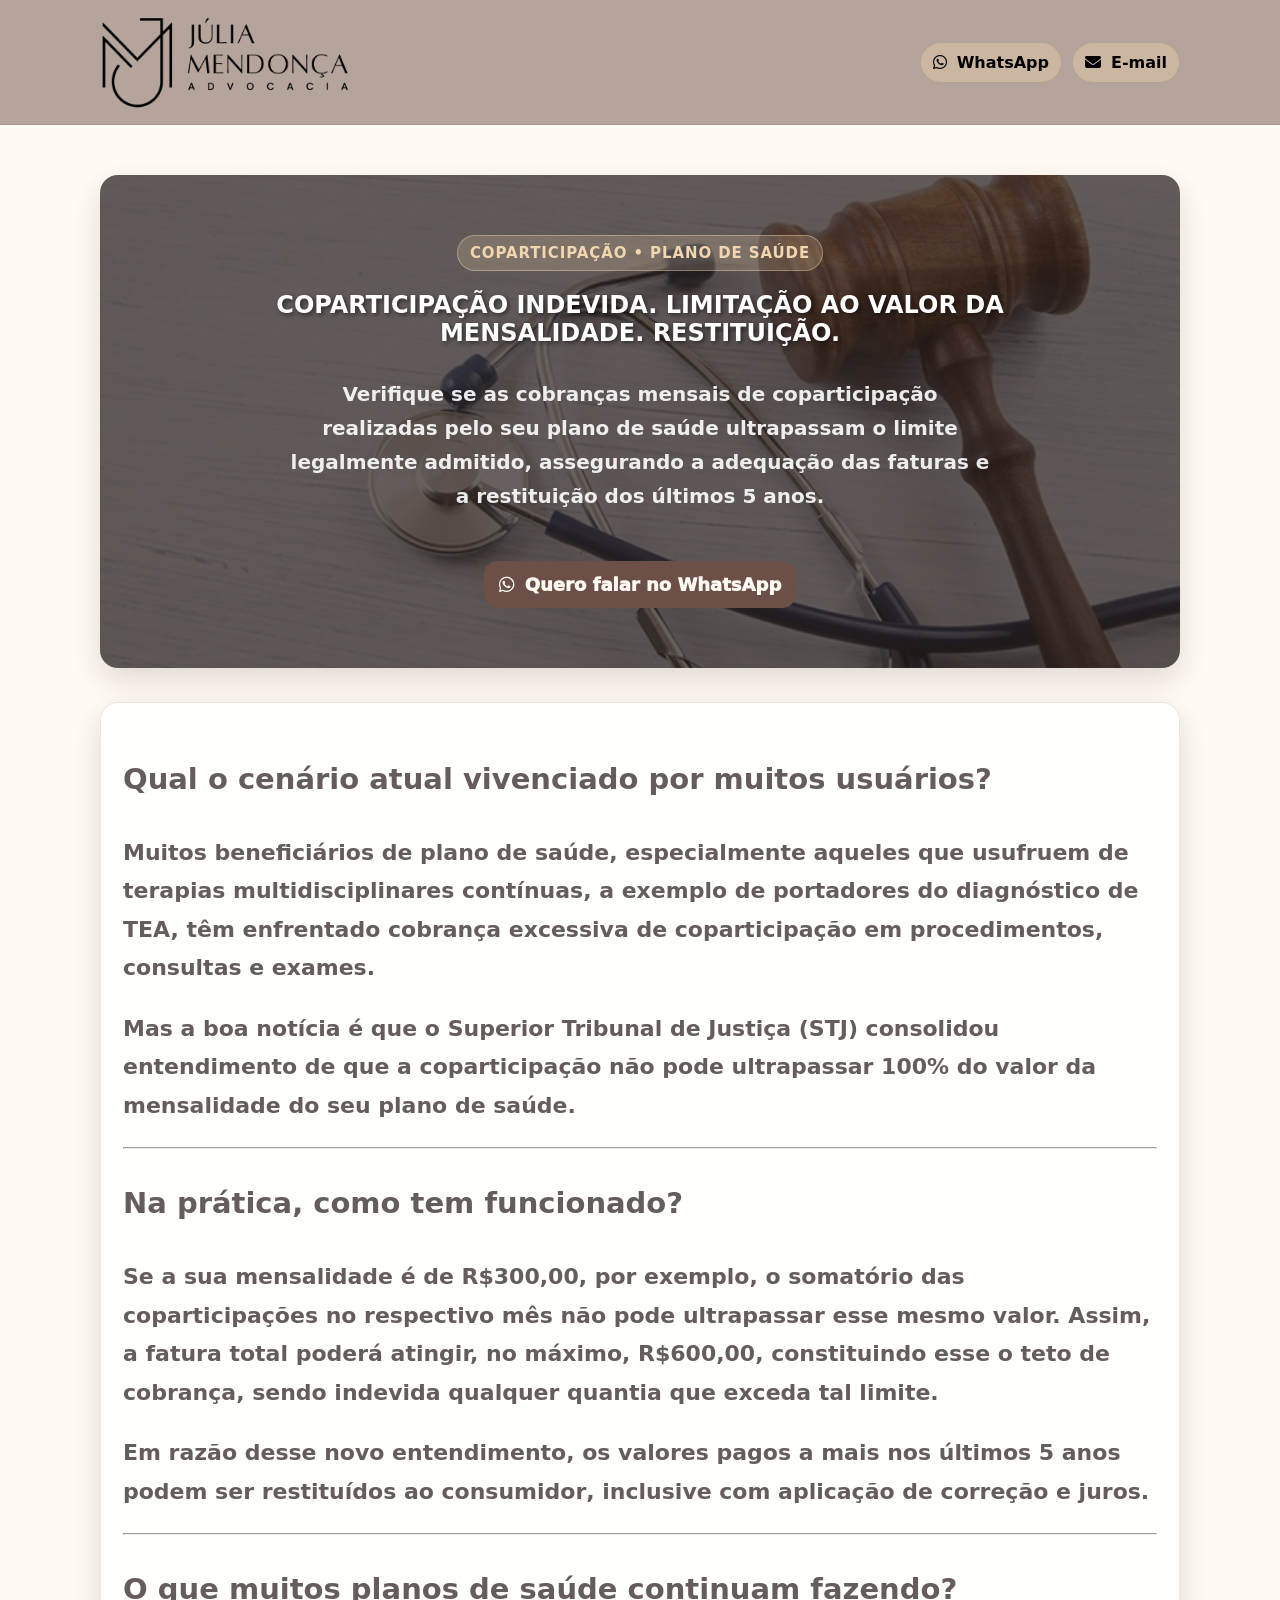
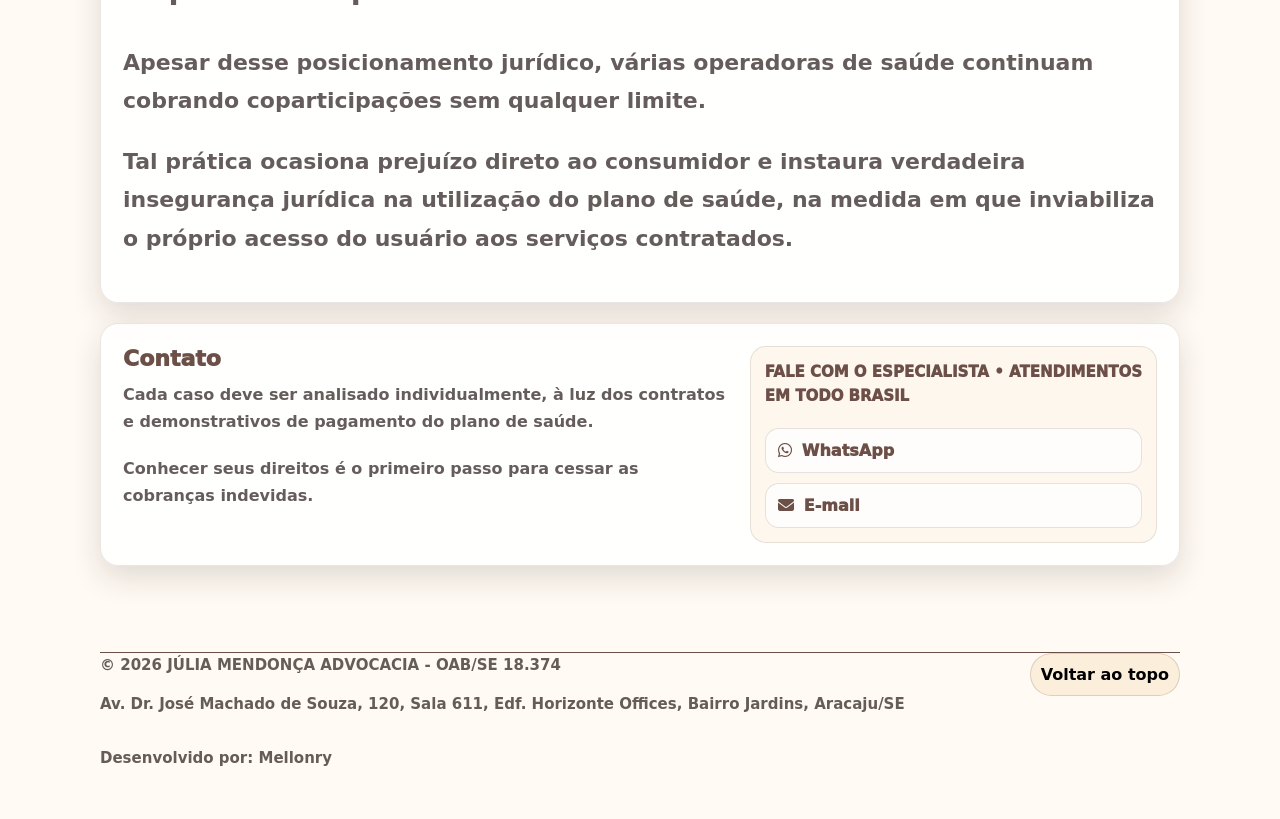
==== index.html @ cc981d63 "Add files via upload" ====
<!doctype html>
<html lang="pt-BR">

<head>
    <!-- SEO básico -->
    <meta charset="utf-8" />
    <meta name="viewport" content="width=device-width, initial-scale=1" />

    <title>Dedução das contribuições extraordinárias da PETROS no IRPF | Restituição (últimos 5 anos)</title>
    <meta name="description"
        content="Entenda quando as contribuições extraordinárias da PETROS podem ser deduzidas no IRPF (limite legal) e como buscar restituição dos últimos 5 anos. Atendimento em todo o Brasil." />

    <meta name="robots" content="index, follow" />
    <link rel="canonical" href="https://www.juliamendonca.adv.br/" />

    <!-- Favicons -->
    <link rel="icon" href="/img/icon.png" />
    <link rel="apple-touch-icon" href="/img/icon.png" />
    <meta name="theme-color" content="#6c4f47" />

    <!-- Open Graph / WhatsApp / Facebook -->
    <meta property="og:type" content="website" />
    <meta property="og:locale" content="pt_BR" />
    <meta property="og:title" content="PETROS: dedução de contribuições extraordinárias no IRPF" />
    <meta property="og:description"
        content="Veja se os descontos da PETROS podem ser deduzidos no IRPF e como buscar restituição dos últimos 5 anos. Atendimento em todo o Brasil." />
    <meta property="og:url" content="https://www.juliamendonca.adv.br/" />
    <meta property="og:image" content="https://www.juliamendonca.adv.br/img/logo-preta.png" />

    <!-- Twitter -->
    <meta name="twitter:card" content="summary_large_image" />
    <meta name="twitter:title" content="PETROS: dedução de contribuições extraordinárias no IRPF" />
    <meta name="twitter:description"
        content="Entenda limite de dedução, documentos e restituição dos últimos 5 anos. Atendimento em todo o Brasil." />
    <meta name="twitter:image" content="https://www.juliamendonca.adv.br/img/logo-preta.png" />

    <!-- Schema.org (SEO local / entidade) -->
    <script type="application/ld+json">
{
  "@context": "https://schema.org",
  "@type": "LegalService",
  "name": "Júlia Mendonça Advocacia",
  "url": "https://www.juliamendonca.adv.br/",
  "image": "https://www.juliamendonca.adv.br/img/logo-preta.png",
  "telephone": "+55 79 98115-1149",
  "email": "juliabmendonca.adv@gmail.com",
  "address": {
    "@type": "PostalAddress",
    "streetAddress": "Av. Dr. José Machado de Souza, 120, Sala 611, Edf. Horizonte Offices",
    "addressLocality": "Aracaju",
    "addressRegion": "SE",
    "addressCountry": "BR",
    "postalCode": "49000-000"
  },
  "areaServed": "BR",
  "knowsAbout": [
    "PETROS",
    "Previdência complementar",
    "Contribuições extraordinárias",
    "Imposto de Renda Pessoa Física",
    "Restituição",
    "Tema 1224"
  ]
}
</script>


    <link rel="shortcut icon" href="img/icon.png" type="image/x-icon">
    <link rel="stylesheet" href="css/style.css">
    <link rel="stylesheet" href="https://cdnjs.cloudflare.com/ajax/libs/font-awesome/6.5.1/css/all.min.css"
        integrity="sha512-DTOQO9RWCH3ppGqcWaEA1BIZOC6xxalwEsw9c2QQeAIftl+Vegovlnee1c9QX4TctnWMn13TZye+giMm8e2LwA=="
        crossorigin="anonymous" referrerpolicy="no-referrer" />


    <style>
        .hero-banner {
            position: relative;
            background: linear-gradient(rgba(42, 31, 28, 0.7), rgba(42, 31, 28, 0.7)), url('img/banner.jpeg');
            background-size: cover;
            background-position: center;
            border-radius: var(--radius);
            padding: 60px 40px;
            color: #ffffff;
            margin-bottom: 20px;
            text-align: center;
            display: flex;
            flex-direction: column;
            align-items: center;
            box-shadow: var(--shadow);
        }

        .hero-banner .kicker {
            background: rgba(242, 214, 176, 0.2);
            border-color: rgba(242, 214, 176, 0.4);
            color: var(--sand);
            margin-bottom: 20px;
        }

        .hero-banner h1 {
            color: #ffffff !important;
            max-width: 800px;
            margin: 0 auto 20px;
            text-shadow: 2px 2px 4px rgba(0, 0, 0, 0.5);
        }

        .hero-banner p {
            color: rgba(255, 255, 255, 0.9) !important;
            max-width: 700px;
            margin-bottom: 30px;
        }

        @media (max-width: 600px) {
            .hero-banner {
                padding: 40px 20px;
            }

            .hero-banner h1 {
                font-size: 28px !important;
            }
        }
    </style>
</head>

<body>
    <header class="topbar">
        <div class="wrap">
            <div class="topbar-inner">
                <a class="brand" href="#topo" aria-label="Voltar ao topo">
                    <img src="img/logo preta.png" alt="Logo" class="logo">
                    <!-- <img src="img/Logo sem fundo.png" alt="Logo" class="logo"> -->
                </a>

                <nav class="actions" aria-label="Atalhos de contato">
                    <a class="chip"
                        href="https://wa.me/5579981151149?text=Ol%C3%A1%2C%20gostaria%20de%20verificar%20se%20est%C3%A3o%20sendo%20descontadas%20as%20contribui%C3%A7%C3%B5es%20extraordin%C3%A1rias%20da%20PETROS%20do%20meu%20benef%C3%ADcio%20e%20se%20seria%20vi%C3%A1vel%20a%20dedu%C3%A7%C3%A3o%20do%20IRPF%20no%20meu%20caso"
                        target="_blank" rel="noopener">
                        <i class="fa-brands fa-whatsapp"></i> WhatsApp
                    </a>

                    <a class="chip"
                        href="mailto:juliabmendonca.adv@gmail.com?subject=PETROS%20-%20Dedu%C3%A7%C3%A3o%20no%20IRPF&body=Ol%C3%A1%2C%20gostaria%20de%20verificar%20se%20est%C3%A3o%20sendo%20descontadas%20as%20contribui%C3%A7%C3%B5es%20extraordin%C3%A1rias%20da%20PETROS%20do%20meu%20benef%C3%ADcio%20e%20se%20seria%20vi%C3%A1vel%20a%20dedu%C3%A7%C3%A3o%20do%20IRPF%20no%20meu%20caso">
                        <i class="fa-solid fa-envelope"></i> E-mail
                    </a>
                </nav>
            </div>
        </div>
    </header>

    <main id="topo" class="wrap">
        <section class="hero">
            <div class="hero-banner">
                <div class="kicker">COPARTICIPAÇÃO • PLANO DE SAÚDE</div>
                <h1 style="text-transform: uppercase;">COPARTICIPAÇÃO INDEVIDA. LIMITAÇÃO AO VALOR DA MENSALIDADE.
                    RESTITUIÇÃO.</h1>

                <p>
                    Verifique se as cobranças mensais de coparticipação realizadas pelo seu plano de saúde ultrapassam o
                    limite legalmente admitido, assegurando a adequação das faturas e a restituição dos últimos 5 anos.
                </p>

                <div class="cta-row">
                    <a class="btn btn-primary" href="https://wa.me/5579981151149?text=Ol%C3%A1" target="_blank"
                        rel="noopener">
                        <i class="fa-brands fa-whatsapp"></i> Quero falar no WhatsApp
                    </a>
                </div>
            </div>
        </section>

        <!-- TESE 100% LITERAL (como você enviou) -->
        <section id="tese-completa" class="card section-card" aria-label="Tese completa">

            <p class="title"><strong>Qual o cenário atual vivenciado por muitos usuários?</strong></p>

            <p>
                Muitos beneficiários de plano de saúde, especialmente aqueles que usufruem de terapias
                multidisciplinares contínuas, a exemplo de portadores do diagnóstico de TEA, têm enfrentado cobrança
                excessiva de coparticipação em procedimentos, consultas e exames.
            </p>

            <p>Mas a boa notícia é que o Superior Tribunal de Justiça (STJ) consolidou entendimento de que a
                coparticipação não pode ultrapassar 100% do valor da mensalidade do seu plano de saúde.</p>
            <hr>
            <p class="title"><strong>Na prática, como tem funcionado?</strong></p>
            <p>
                Se a sua mensalidade é de R$300,00, por exemplo, o somatório das coparticipações no respectivo mês não
                pode ultrapassar esse mesmo valor. Assim, a fatura total poderá atingir, no máximo, R$600,00,
                constituindo esse o teto de cobrança, sendo indevida qualquer quantia que exceda tal limite.
            </p>
            <p>
                Em razão desse novo entendimento, os <strong> valores pagos a mais nos últimos 5 anos podem ser
                    restituídos ao consumidor</strong>, inclusive com aplicação de correção e juros.
            </p>
            <hr>
            <p class="title"><strong>O que muitos planos de saúde continuam fazendo?</strong></p>
            <p>
                Apesar desse posicionamento jurídico, várias operadoras de saúde continuam cobrando coparticipações sem
                qualquer limite.
            </p>
            <p>
                Tal prática ocasiona prejuízo direto ao consumidor e instaura verdadeira insegurança jurídica na
                utilização do plano de saúde, na medida em que inviabiliza o próprio acesso do usuário aos serviços
                contratados.
            </p>
        </section>

        <section id="contato" aria-label="Contato">
            <div class="card">
                <div class="contact-inner">
                    <div>
                        <h3>Contato</h3>
                        <p>Cada caso deve ser analisado individualmente, à luz dos contratos e demonstrativos de
                            pagamento do plano de saúde.</p> <br>
                        <p>Conhecer seus direitos é o primeiro passo para cessar as cobranças indevidas.</p>
                    </div>

                    <div class="contact-box" aria-label="Links de contato">
                        <h3 class="small" style="text-transform: uppercase; font-size: 15px;">Fale com o especialista •
                            ATENDIMENTOS EM TODO BRASIL</h3>
                        <a class="contact-link"
                            href="https://wa.me/5579981151149?text=Ol%C3%A1%2C%20gostaria%20de%20verificar%20se%20est%C3%A3o%20sendo%20descontadas%20as%20contribui%C3%A7%C3%B5es%20extraordin%C3%A1rias%20da%20PETROS%20do%20meu%20benef%C3%ADcio%20e%20se%20seria%20vi%C3%A1vel%20a%20dedu%C3%A7%C3%A3o%20do%20IRPF%20no%20meu%20caso"
                            target="_blank" rel="noopener">
                            <i class="fa-brands fa-whatsapp"></i> WhatsApp
                        </a>

                        <a class="contact-link"
                            href="mailto:juliabmendonca.adv@gmail.com?subject=PETROS%20-%20Dedu%C3%A7%C3%A3o%20no%20IRPF&body=Ol%C3%A1%2C%20gostaria%20de%20verificar%20se%20est%C3%A3o%20sendo%20descontadas%20as%20contribui%C3%A7%C3%B5es%20extraordin%C3%A1rias%20da%20PETROS%20do%20meu%20benef%C3%ADcio%20e%20se%20seria%20vi%C3%A1vel%20a%20dedu%C3%A7%C3%A3o%20do%20IRPF%20no%20meu%20caso">
                            <i class="fa-solid fa-envelope"></i> E-mail
                        </a>
                    </div>
                </div>
            </div>
        </section>

        <section></section>

        <footer>
            <div class="foot">
                <div>© <span id="year"></span> JÚLIA MENDONÇA ADVOCACIA - OAB/SE 18.374
                    <p>Av. Dr. José Machado de Souza, 120, Sala 611, Edf. Horizonte Offices, Bairro Jardins, Aracaju/SE
                    </p>
                </div>
                <div><a href="#topo" class="chip" style="padding:8px 10px">Voltar ao topo</a></div>
            </div>
            <p style="position: end;">Desenvolvido por: Mellonry</p>
        </footer>
    </main>

    <script>
        document.getElementById("year").textContent = new Date().getFullYear();
    </script>
</body>

</html>
---- css/style.css ----
:root {
    --coffee: #6c4f47;
    --sand: #f2d6b0;
    --ink: #2a1f1c;
    --paper: #fffaf3;
    --muted: rgba(42, 31, 28, .72);
    --ring: rgba(108, 79, 71, .25);
    --shadow: 0 12px 30px rgba(42, 31, 28, .14);
    --radius: 18px;
    --max: 1120px;
}

* {
    box-sizing: border-box
}

html {
    scroll-behavior: smooth;
}

html,
body {
    height: 100%
}

body {
    margin: 0;
    font-family: ui-sans-serif, system-ui, -apple-system, Segoe UI, Roboto, Helvetica, Arial, "Apple Color Emoji", "Segoe UI Emoji";
    color: var(--ink);
    /* background: linear-gradient(180deg, #6c4f47 0%, #a67c6d 15%, #f2d6b0 50%, #fffaf3 100%); */
    background: #fffaf3;
    background-attachment: fixed;
    min-height: 100vh;
}

a {
    color: inherit;
    text-decoration: none
}

.wrap {
    max-width: var(--max);
    margin: 0 auto;
    padding: 0 20px
}

/* Header */
.topbar {
    position: fixed;
    top: 0;
    left: 0;
    width: 100%;
    z-index: 1000;
    /* background: rgba(255, 250, 243, 0.5); */
    background: rgba(108, 79, 71, 0.5);
    backdrop-filter: blur(10px);
    border-bottom: 1px solid rgba(108, 79, 71, .14);
}

.topbar-inner {
    display: flex;
    flex-direction: row;
    align-items: center;
    justify-content: space-between;
    padding: 14px 0;
}

.brand {
    display: flex;
    align-items: center;
    gap: 12px;
    min-width: 220px;
}

.mark {
    width: 42px;
    height: 42px;
    border-radius: 14px;
    background: linear-gradient(135deg, var(--coffee), #8a6a60);
    box-shadow: 0 10px 24px rgba(108, 79, 71, .25);
    position: relative;
    flex: 0 0 auto;
}

.mark:after {
    content: "";
    position: absolute;
    inset: 10px;
    border-radius: 10px;
    background: linear-gradient(135deg, rgba(242, 214, 176, .95), rgba(242, 214, 176, .5));
    mix-blend-mode: screen;
    opacity: .55;
}

.brand h1 {
    margin: 0;
    font-size: 18px;
    letter-spacing: .10em;
    text-transform: uppercase;
    color: var(--coffee);
    line-height: 1.15;
    font-weight: 800;
}

.brand span {
    display: block;
    font-size: 15px;
    letter-spacing: .02em;
    color: var(--muted);
    text-transform: none;
    margin-top: 3px;
    font-weight: 600;
}

.actions {
    display: flex;
    align-items: center;
    gap: 10px;
    flex-wrap: wrap;
    justify-content: center;
}

.chip {
    display: inline-flex;
    align-items: center;
    gap: 10px;
    padding: 10px 12px;
    border-radius: 999px;
    border: 1px solid rgba(108, 79, 71, .20);
    background: rgba(242, 214, 176, .35);
    transition: transform .15s ease, box-shadow .15s ease, background .15s ease;
    font-weight: 800;
    font-size: 16px;
    /* color: var(--coffee); */
    color: #000;
    white-space: nowrap;
}

.chip:hover {
    transform: translateY(-1px);
    box-shadow: 0 12px 24px rgba(42, 31, 28, .10);
    background: rgba(242, 214, 176, .55);
}

.chip:focus {
    outline: none;
    box-shadow: 0 0 0 5px var(--ring)
}

.icon {
    width: 18px;
    height: 18px;
    display: inline-block
}

/* Hero */
.hero {
    padding: 100px 0 14px
}

.hero-grid {
    display: grid;
    /* grid-template-columns: 1.15fr .85fr; */
    gap: 22px;
    align-items: stretch;
}

.card {
    background: rgba(255, 255, 255, .85);
    border: 1px solid rgba(108, 79, 71, .14);
    border-radius: var(--radius);
    box-shadow: var(--shadow);
    overflow: hidden;
}

.hero-main {
    padding: 28px 26px
}

main#topo {
    padding-top: 75px;
    /* Ajuste este valor de acordo com a altura do seu cabeçalho */
}

.kicker {
    display: inline-flex;
    align-items: center;
    gap: 10px;
    padding: 8px 12px;
    border-radius: 999px;
    background: rgba(108, 79, 71, .08);
    border: 1px solid rgba(108, 79, 71, .16);
    color: var(--coffee);
    font-weight: 900;
    letter-spacing: .06em;
    text-transform: uppercase;
    font-size: 15px;
}

.hero h2 {
    margin: 14px 0 10px;
    font-size: 48px;
    line-height: 1.07;
    letter-spacing: -.02em;
    color: var(--ink);
}

.hero p {
    margin: 10px 0 0;
    color: var(--muted);
    font-size: 20px;
    line-height: 1.7;
    font-weight: 650;
}

.thesis {
    margin-top: 14px;
    padding: 14px 14px;
    border-radius: 14px;
    background: linear-gradient(135deg, rgba(242, 214, 176, .55), rgba(242, 214, 176, .20));
    border: 1px solid rgba(108, 79, 71, .14);
}

.thesis strong {
    display: block;
    color: var(--coffee);
    font-weight: 950;
    letter-spacing: .02em;
    font-size: 18px;
    text-transform: uppercase;
    margin-bottom: 6px;
}

.thesis .lines {
    margin: 0;
    color: var(--ink);
    font-weight: 950;
    font-size: 19px;
    line-height: 1.5;
}

.cta-row {
    margin-top: 18px;
    display: flex;
    gap: 12px;
    flex-wrap: wrap;
    align-items: stretch;
}

.btn {
    display: inline-flex;
    align-items: center;
    justify-content: center;
    gap: 10px;
    padding: 12px 14px;
    border-radius: 14px;
    border: 1px solid rgba(108, 79, 71, .22);
    font-weight: 950;
    cursor: pointer;
    transition: transform .15s ease, box-shadow .15s ease, background .15s ease;
    font-size: 18px;
}

.btn-primary {
    background: var(--coffee);
    color: var(--paper);
    border-color: rgba(108, 79, 71, .35);
}

.btn-primary:hover {
    transform: translateY(-1px);
    box-shadow: 0 16px 30px rgba(42, 31, 28, .20);
}

.btn-ghost {
    background: rgba(242, 214, 176, .35);
    color: var(--coffee);
}

.btn-ghost:hover {
    transform: translateY(-1px);
    box-shadow: 0 16px 30px rgba(42, 31, 28, .10);
    background: rgba(242, 214, 176, .55);
}

.btn:focus {
    outline: none;
    box-shadow: 0 0 0 5px var(--ring)
}

.hero-side {
    padding: 22px;
    display: flex;
    flex-direction: column;
    gap: 14px;
    background:
        radial-gradient(700px 240px at 40% -10%, rgba(242, 214, 176, .60), transparent 60%),
        linear-gradient(180deg, rgba(255, 255, 255, .9), rgba(255, 255, 255, .82));
}

.side-box {
    border-radius: 16px;
    border: 1px solid rgba(108, 79, 71, .14);
    background: rgba(242, 214, 176, .22);
    padding: 14px 14px;
}

.side-box h3 {
    margin: 0 0 8px;
    font-size: 31px;
    text-transform: uppercase;
    letter-spacing: .08em;
    color: var(--coffee);
    font-weight: 950;
}

.side-box ul {
    margin: 0;
    padding-left: 18px;
    color: var(--ink);
    font-weight: 800;
    line-height: 1.55;
    font-size: 25px;
}

.note {
    font-size: 15px;
    color: var(--muted);
    line-height: 1.6;
    font-weight: 650;
    margin: 0;
}

/* Content */
section {
    padding: 20px 0;
    scroll-margin-top: 80px;
}

.section-card {
    padding: 22px 22px
}

.section-card h3 {
    margin: 0 0 10px;
    font-size: 20px;
    color: var(--coffee);
    font-weight: 950;
    letter-spacing: .02em;
}

.section-card p,
.section-card li {
    color: var(--muted);
    font-weight: 650;
    line-height: 1.75;
    font-size: 22px;
}

.section-card .title {
    font-size: 29px;
}

.section-card ul {
    margin: 10px 0 0;
    padding-left: 18px;
}

.hl {
    padding: 14px 14px;
    border-radius: 16px;
    border: 1px solid rgba(108, 79, 71, .18);
    background: rgba(108, 79, 71, .06);
    color: var(--ink);
    font-weight: 750;
    line-height: 1.65;
    margin-top: 12px;
}

/* Contact */
#contato .contact-inner {
    padding: 22px;
    display: grid;
    grid-template-columns: 1.2fr .8fr;
    gap: 16px;
    align-items: stretch;
}

.contact-inner h3 {
    margin: 0 0 10px;
    color: var(--coffee);
    font-weight: 950;
    font-size: 22px;
}

.contact-inner p {
    margin: 0;
    color: var(--muted);
    font-weight: 650;
    line-height: 1.7;
}

.contact-box {
    border-radius: 16px;
    border: 1px solid rgba(108, 79, 71, .14);
    background: rgba(242, 214, 176, .20);
    padding: 14px;
    display: flex;
    flex-direction: column;
    gap: 10px;
    justify-content: center;
}

.contact-link {
    display: flex;
    gap: 10px;
    align-items: center;
    justify-content: flex-start;
    padding: 12px 12px;
    border-radius: 14px;
    background: rgba(255, 255, 255, .78);
    border: 1px solid rgba(108, 79, 71, .16);
    font-weight: 950;
    color: var(--coffee);
    transition: transform .15s ease, box-shadow .15s ease;
    word-break: break-word;
}

.contact-link:hover {
    transform: translateY(-1px);
    box-shadow: 0 14px 26px rgba(42, 31, 28, .12);
}

.small {
    font-size: 15px;
    color: var(--muted);
    font-weight: 650;
    line-height: 1.55;
    margin-top: 10px
}


/* Footer */
footer {
    padding: 26px 0 34px;
    color: var(--muted);
    font-weight: 650;
    font-size: 15px;
    line-height: 1.6;
}

.foot {
    border-top: 1px solid rgba(108, 79, 71, 1);
    padding-top: 16-+px;
    display: flex;
    justify-content: space-between;
    gap: 14px;
    flex-wrap: wrap;
}

.logo {
    width: 250px;
    height: auto;
    object-fit: contain;
    display: block;
}


/* ===== Responsividade reforçada ===== */
@media (max-width: 920px) {
    .hero {
        padding: 100px 0 10px
    }

    .hero-grid {
        grid-template-columns: 1fr
    }

    #contato .contact-inner {
        grid-template-columns: 1fr
    }

    .hero h2 {
        font-size: 40px
    }

    .hero-main {
        padding: 22px 18px
    }

    .hero-side {
        padding: 18px
    }

    .section-card {
        padding: 18px
    }
}

@media (max-width: 600px) {
    main#topo {
        padding-top: 200px;
    }

    .wrap {
        padding: 0 16px
    }

    .topbar-inner {
        flex-direction: column;
        gap: 16px;
        text-align: center;
        align-items: center;
    }

    .brand {
        justify-content: center;
        min-width: auto;
    }

    .actions {
        width: 100%;
        justify-content: center;
    }

    .chip {
        width: 100%;
        justify-content: center
    }

    .cta-row {
        flex-direction: column
    }

    .btn {
        width: 100%
    }

    .hero h2 {
        font-size: 35px
    }

    .thesis .lines {
        font-size: 18px
    }
}

@media (max-width: 380px) {
    .hero h2 {
        font-size: 30px
    }

    .brand h1 {
        font-size: 16px
    }

    .brand span {
        font-size: 14px
    }

    .chip {
        font-size: 15px
    }

    .btn {
        font-size: 16px
    }
}
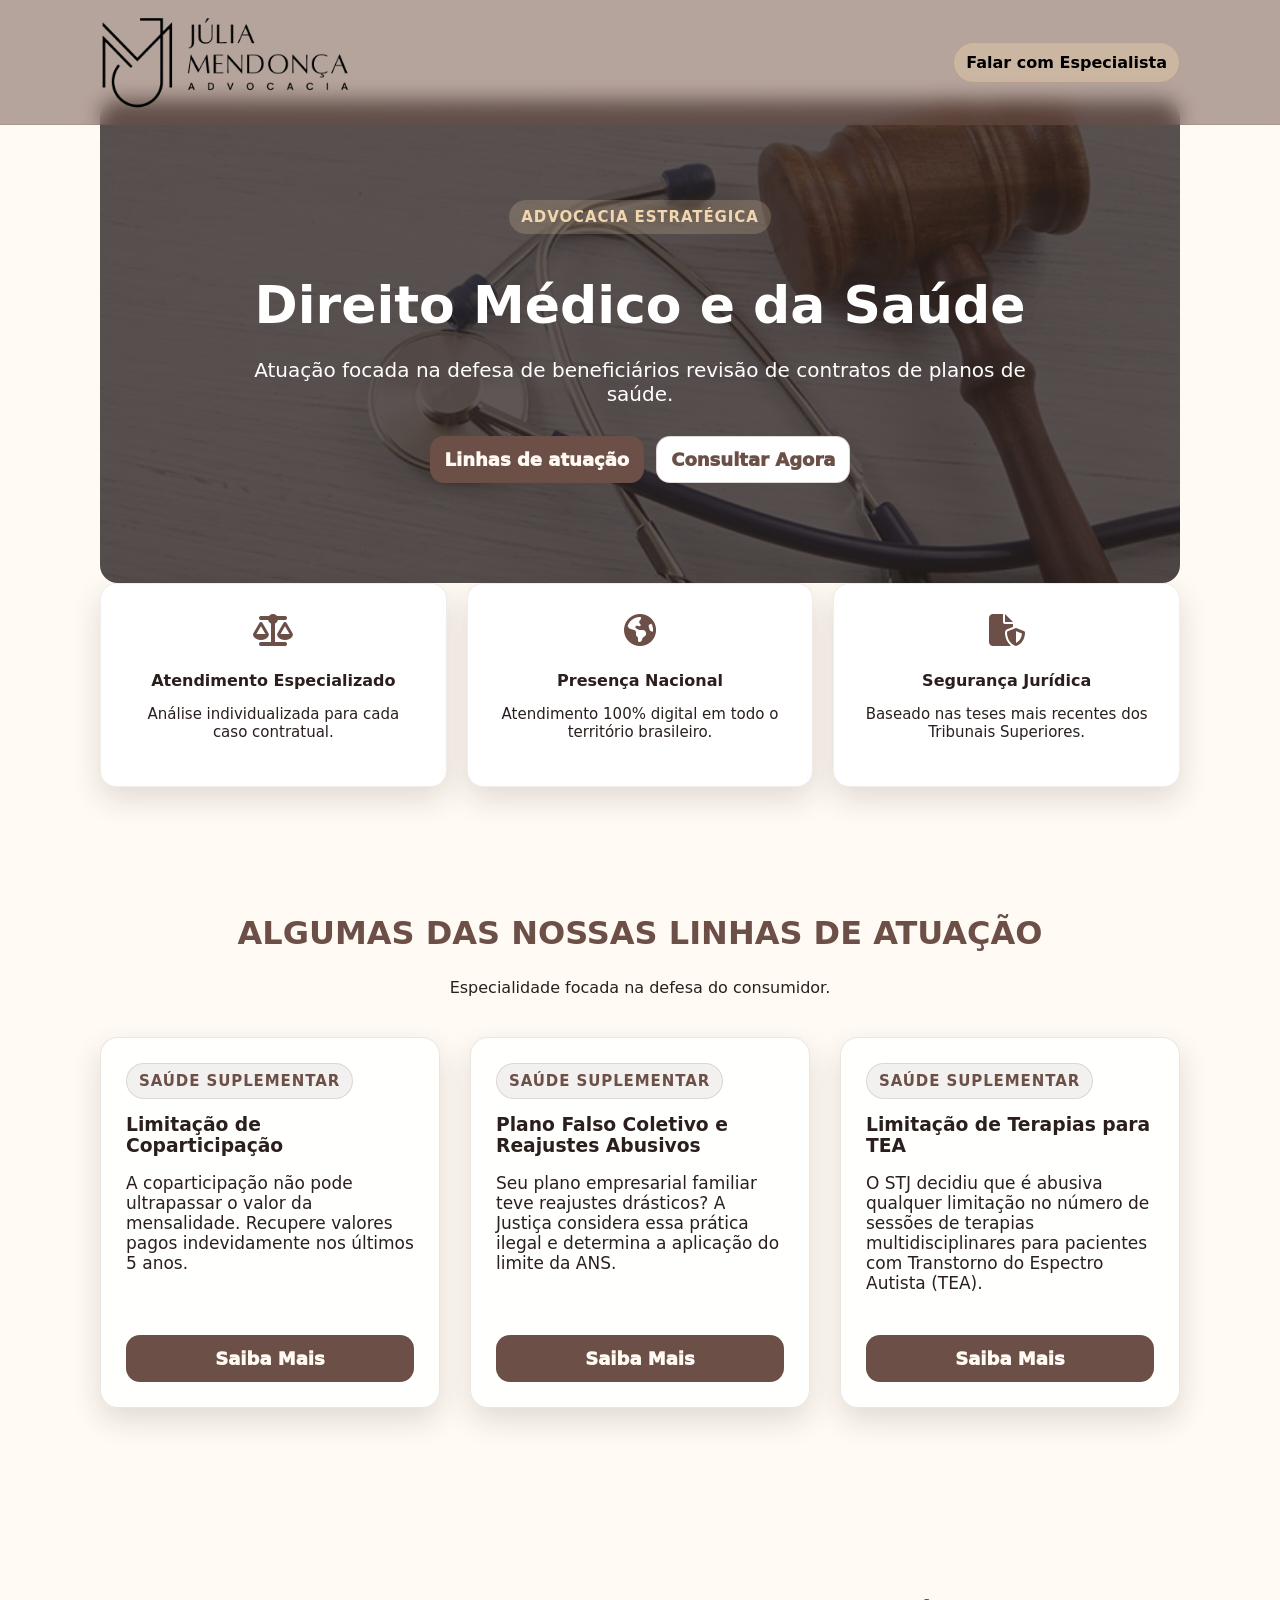
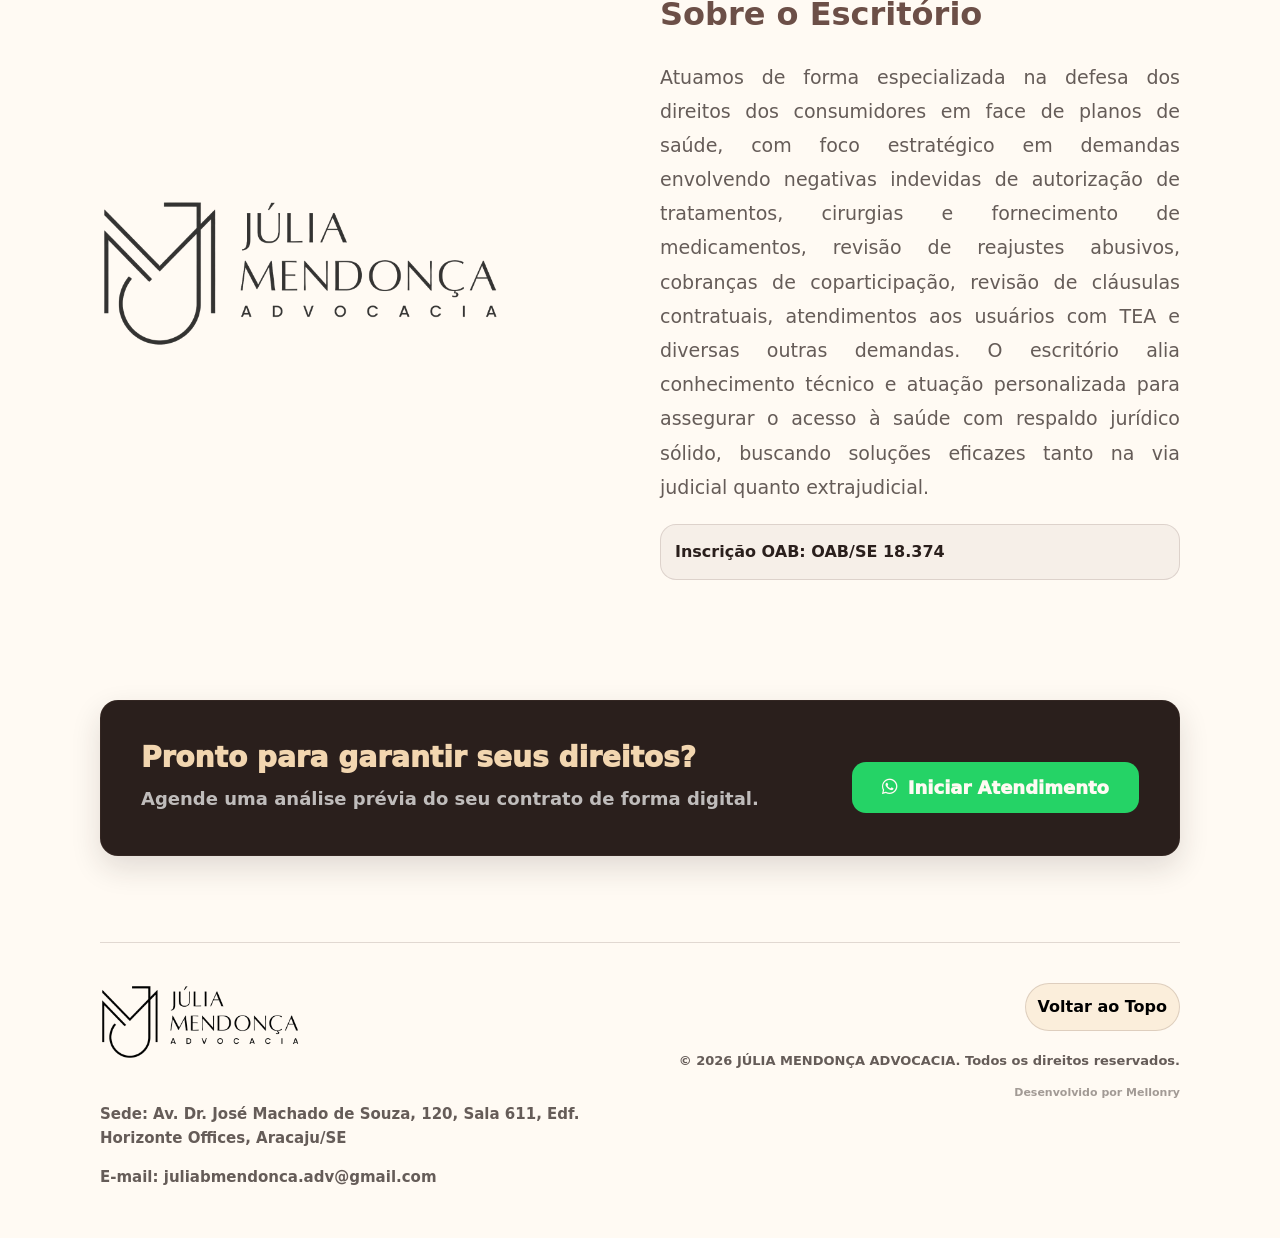
==== commit 2ecfcdbe: "Add files via upload" ====
--- a/index.html
+++ b/index.html
@@ -1,254 +1,276 @@
-<!doctype html>
-<html lang="pt-BR">
-
-<head>
-    <!-- SEO básico -->
-    <meta charset="utf-8" />
-    <meta name="viewport" content="width=device-width, initial-scale=1" />
-
-    <title>Dedução das contribuições extraordinárias da PETROS no IRPF | Restituição (últimos 5 anos)</title>
-    <meta name="description"
-        content="Entenda quando as contribuições extraordinárias da PETROS podem ser deduzidas no IRPF (limite legal) e como buscar restituição dos últimos 5 anos. Atendimento em todo o Brasil." />
-
-    <meta name="robots" content="index, follow" />
-    <link rel="canonical" href="https://www.juliamendonca.adv.br/" />
-
-    <!-- Favicons -->
-    <link rel="icon" href="/img/icon.png" />
-    <link rel="apple-touch-icon" href="/img/icon.png" />
-    <meta name="theme-color" content="#6c4f47" />
-
-    <!-- Open Graph / WhatsApp / Facebook -->
-    <meta property="og:type" content="website" />
-    <meta property="og:locale" content="pt_BR" />
-    <meta property="og:title" content="PETROS: dedução de contribuições extraordinárias no IRPF" />
-    <meta property="og:description"
-        content="Veja se os descontos da PETROS podem ser deduzidos no IRPF e como buscar restituição dos últimos 5 anos. Atendimento em todo o Brasil." />
-    <meta property="og:url" content="https://www.juliamendonca.adv.br/" />
-    <meta property="og:image" content="https://www.juliamendonca.adv.br/img/logo-preta.png" />
-
-    <!-- Twitter -->
-    <meta name="twitter:card" content="summary_large_image" />
-    <meta name="twitter:title" content="PETROS: dedução de contribuições extraordinárias no IRPF" />
-    <meta name="twitter:description"
-        content="Entenda limite de dedução, documentos e restituição dos últimos 5 anos. Atendimento em todo o Brasil." />
-    <meta name="twitter:image" content="https://www.juliamendonca.adv.br/img/logo-preta.png" />
-
-    <!-- Schema.org (SEO local / entidade) -->
-    <script type="application/ld+json">
-{
-  "@context": "https://schema.org",
-  "@type": "LegalService",
-  "name": "Júlia Mendonça Advocacia",
-  "url": "https://www.juliamendonca.adv.br/",
-  "image": "https://www.juliamendonca.adv.br/img/logo-preta.png",
-  "telephone": "+55 79 98115-1149",
-  "email": "juliabmendonca.adv@gmail.com",
-  "address": {
-    "@type": "PostalAddress",
-    "streetAddress": "Av. Dr. José Machado de Souza, 120, Sala 611, Edf. Horizonte Offices",
-    "addressLocality": "Aracaju",
-    "addressRegion": "SE",
-    "addressCountry": "BR",
-    "postalCode": "49000-000"
-  },
-  "areaServed": "BR",
-  "knowsAbout": [
-    "PETROS",
-    "Previdência complementar",
-    "Contribuições extraordinárias",
-    "Imposto de Renda Pessoa Física",
-    "Restituição",
-    "Tema 1224"
-  ]
-}
-</script>
-
-
-    <link rel="shortcut icon" href="img/icon.png" type="image/x-icon">
-    <link rel="stylesheet" href="css/style.css">
-    <link rel="stylesheet" href="https://cdnjs.cloudflare.com/ajax/libs/font-awesome/6.5.1/css/all.min.css"
-        integrity="sha512-DTOQO9RWCH3ppGqcWaEA1BIZOC6xxalwEsw9c2QQeAIftl+Vegovlnee1c9QX4TctnWMn13TZye+giMm8e2LwA=="
-        crossorigin="anonymous" referrerpolicy="no-referrer" />
-
-
-    <style>
-        .hero-banner {
-            position: relative;
-            background: linear-gradient(rgba(42, 31, 28, 0.7), rgba(42, 31, 28, 0.7)), url('img/banner.jpeg');
-            background-size: cover;
-            background-position: center;
-            border-radius: var(--radius);
-            padding: 60px 40px;
-            color: #ffffff;
-            margin-bottom: 20px;
-            text-align: center;
-            display: flex;
-            flex-direction: column;
-            align-items: center;
-            box-shadow: var(--shadow);
-        }
-
-        .hero-banner .kicker {
-            background: rgba(242, 214, 176, 0.2);
-            border-color: rgba(242, 214, 176, 0.4);
-            color: var(--sand);
-            margin-bottom: 20px;
-        }
-
-        .hero-banner h1 {
-            color: #ffffff !important;
-            max-width: 800px;
-            margin: 0 auto 20px;
-            text-shadow: 2px 2px 4px rgba(0, 0, 0, 0.5);
-        }
-
-        .hero-banner p {
-            color: rgba(255, 255, 255, 0.9) !important;
-            max-width: 700px;
-            margin-bottom: 30px;
-        }
-
-        @media (max-width: 600px) {
-            .hero-banner {
-                padding: 40px 20px;
-            }
-
-            .hero-banner h1 {
-                font-size: 28px !important;
-            }
-        }
-    </style>
-</head>
-
-<body>
-    <header class="topbar">
-        <div class="wrap">
-            <div class="topbar-inner">
-                <a class="brand" href="#topo" aria-label="Voltar ao topo">
-                    <img src="img/logo preta.png" alt="Logo" class="logo">
-                    <!-- <img src="img/Logo sem fundo.png" alt="Logo" class="logo"> -->
-                </a>
-
-                <nav class="actions" aria-label="Atalhos de contato">
-                    <a class="chip"
-                        href="https://wa.me/5579981151149?text=Ol%C3%A1%2C%20gostaria%20de%20verificar%20se%20est%C3%A3o%20sendo%20descontadas%20as%20contribui%C3%A7%C3%B5es%20extraordin%C3%A1rias%20da%20PETROS%20do%20meu%20benef%C3%ADcio%20e%20se%20seria%20vi%C3%A1vel%20a%20dedu%C3%A7%C3%A3o%20do%20IRPF%20no%20meu%20caso"
-                        target="_blank" rel="noopener">
-                        <i class="fa-brands fa-whatsapp"></i> WhatsApp
-                    </a>
-
-                    <a class="chip"
-                        href="mailto:juliabmendonca.adv@gmail.com?subject=PETROS%20-%20Dedu%C3%A7%C3%A3o%20no%20IRPF&body=Ol%C3%A1%2C%20gostaria%20de%20verificar%20se%20est%C3%A3o%20sendo%20descontadas%20as%20contribui%C3%A7%C3%B5es%20extraordin%C3%A1rias%20da%20PETROS%20do%20meu%20benef%C3%ADcio%20e%20se%20seria%20vi%C3%A1vel%20a%20dedu%C3%A7%C3%A3o%20do%20IRPF%20no%20meu%20caso">
-                        <i class="fa-solid fa-envelope"></i> E-mail
-                    </a>
-                </nav>
-            </div>
-        </div>
-    </header>
-
-    <main id="topo" class="wrap">
-        <section class="hero">
-            <div class="hero-banner">
-                <div class="kicker">COPARTICIPAÇÃO • PLANO DE SAÚDE</div>
-                <h1 style="text-transform: uppercase;">COPARTICIPAÇÃO INDEVIDA. LIMITAÇÃO AO VALOR DA MENSALIDADE.
-                    RESTITUIÇÃO.</h1>
-
-                <p>
-                    Verifique se as cobranças mensais de coparticipação realizadas pelo seu plano de saúde ultrapassam o
-                    limite legalmente admitido, assegurando a adequação das faturas e a restituição dos últimos 5 anos.
-                </p>
-
-                <div class="cta-row">
-                    <a class="btn btn-primary" href="https://wa.me/5579981151149?text=Ol%C3%A1" target="_blank"
-                        rel="noopener">
-                        <i class="fa-brands fa-whatsapp"></i> Quero falar no WhatsApp
-                    </a>
-                </div>
-            </div>
-        </section>
-
-        <!-- TESE 100% LITERAL (como você enviou) -->
-        <section id="tese-completa" class="card section-card" aria-label="Tese completa">
-
-            <p class="title"><strong>Qual o cenário atual vivenciado por muitos usuários?</strong></p>
-
-            <p>
-                Muitos beneficiários de plano de saúde, especialmente aqueles que usufruem de terapias
-                multidisciplinares contínuas, a exemplo de portadores do diagnóstico de TEA, têm enfrentado cobrança
-                excessiva de coparticipação em procedimentos, consultas e exames.
-            </p>
-
-            <p>Mas a boa notícia é que o Superior Tribunal de Justiça (STJ) consolidou entendimento de que a
-                coparticipação não pode ultrapassar 100% do valor da mensalidade do seu plano de saúde.</p>
-            <hr>
-            <p class="title"><strong>Na prática, como tem funcionado?</strong></p>
-            <p>
-                Se a sua mensalidade é de R$300,00, por exemplo, o somatório das coparticipações no respectivo mês não
-                pode ultrapassar esse mesmo valor. Assim, a fatura total poderá atingir, no máximo, R$600,00,
-                constituindo esse o teto de cobrança, sendo indevida qualquer quantia que exceda tal limite.
-            </p>
-            <p>
-                Em razão desse novo entendimento, os <strong> valores pagos a mais nos últimos 5 anos podem ser
-                    restituídos ao consumidor</strong>, inclusive com aplicação de correção e juros.
-            </p>
-            <hr>
-            <p class="title"><strong>O que muitos planos de saúde continuam fazendo?</strong></p>
-            <p>
-                Apesar desse posicionamento jurídico, várias operadoras de saúde continuam cobrando coparticipações sem
-                qualquer limite.
-            </p>
-            <p>
-                Tal prática ocasiona prejuízo direto ao consumidor e instaura verdadeira insegurança jurídica na
-                utilização do plano de saúde, na medida em que inviabiliza o próprio acesso do usuário aos serviços
-                contratados.
-            </p>
-        </section>
-
-        <section id="contato" aria-label="Contato">
-            <div class="card">
-                <div class="contact-inner">
-                    <div>
-                        <h3>Contato</h3>
-                        <p>Cada caso deve ser analisado individualmente, à luz dos contratos e demonstrativos de
-                            pagamento do plano de saúde.</p> <br>
-                        <p>Conhecer seus direitos é o primeiro passo para cessar as cobranças indevidas.</p>
-                    </div>
-
-                    <div class="contact-box" aria-label="Links de contato">
-                        <h3 class="small" style="text-transform: uppercase; font-size: 15px;">Fale com o especialista •
-                            ATENDIMENTOS EM TODO BRASIL</h3>
-                        <a class="contact-link"
-                            href="https://wa.me/5579981151149?text=Ol%C3%A1%2C%20gostaria%20de%20verificar%20se%20est%C3%A3o%20sendo%20descontadas%20as%20contribui%C3%A7%C3%B5es%20extraordin%C3%A1rias%20da%20PETROS%20do%20meu%20benef%C3%ADcio%20e%20se%20seria%20vi%C3%A1vel%20a%20dedu%C3%A7%C3%A3o%20do%20IRPF%20no%20meu%20caso"
-                            target="_blank" rel="noopener">
-                            <i class="fa-brands fa-whatsapp"></i> WhatsApp
-                        </a>
-
-                        <a class="contact-link"
-                            href="mailto:juliabmendonca.adv@gmail.com?subject=PETROS%20-%20Dedu%C3%A7%C3%A3o%20no%20IRPF&body=Ol%C3%A1%2C%20gostaria%20de%20verificar%20se%20est%C3%A3o%20sendo%20descontadas%20as%20contribui%C3%A7%C3%B5es%20extraordin%C3%A1rias%20da%20PETROS%20do%20meu%20benef%C3%ADcio%20e%20se%20seria%20vi%C3%A1vel%20a%20dedu%C3%A7%C3%A3o%20do%20IRPF%20no%20meu%20caso">
-                            <i class="fa-solid fa-envelope"></i> E-mail
-                        </a>
-                    </div>
-                </div>
-            </div>
-        </section>
-
-        <section></section>
-
-        <footer>
-            <div class="foot">
-                <div>© <span id="year"></span> JÚLIA MENDONÇA ADVOCACIA - OAB/SE 18.374
-                    <p>Av. Dr. José Machado de Souza, 120, Sala 611, Edf. Horizonte Offices, Bairro Jardins, Aracaju/SE
-                    </p>
-                </div>
-                <div><a href="#topo" class="chip" style="padding:8px 10px">Voltar ao topo</a></div>
-            </div>
-            <p style="position: end;">Desenvolvido por: Mellonry</p>
-        </footer>
-    </main>
-
-    <script>
-        document.getElementById("year").textContent = new Date().getFullYear();
-    </script>
-</body>
-
+<!doctype html>
+<html lang="pt-BR">
+
+<head>
+    <meta charset="utf-8" />
+    <meta name="viewport" content="width=device-width, initial-scale=1" />
+
+    <title>Júlia Mendonça Advocacia | Especialista em Planos de Saúde e PETROS</title>
+    <meta name="description"
+        content="Defesa especializada em causas de saúde, previdência complementar e restituição de tributos. Atendimento jurídico em todo o Brasil." />
+
+    <meta name="robots" content="index, follow" />
+    <link rel="canonical" href="https://www.juliamendonca.adv.br/" />
+    <link rel="icon" href="/img/icon.png" />
+    <link rel="apple-touch-icon" href="/img/icon.png" />
+    <meta name="theme-color" content="#6c4f47" />
+
+    <link rel="stylesheet" href="css/style.css">
+    <link rel="stylesheet" href="https://cdnjs.cloudflare.com/ajax/libs/font-awesome/6.5.1/css/all.min.css" />
+
+    <style>
+        .hero-banner {
+            background: linear-gradient(rgba(42, 31, 28, 0.75), rgba(42, 31, 28, 0.75)), url('img/banner.jpeg');
+            background-size: cover;
+            background-position: center;
+            padding: 100px 40px;
+            text-align: center;
+            border-radius: var(--radius);
+            color: #fff;
+            margin-bottom: 40px;
+        }
+
+        .hero-banner h1 {
+            font-size: clamp(32px, 5vw, 52px);
+            line-height: 1.1;
+            margin-bottom: 24px;
+            color: #fff !important;
+        }
+
+        .features-grid {
+            display: grid;
+            grid-template-columns: repeat(auto-fit, minmax(250px, 1fr));
+            gap: 20px;
+            margin: -60px auto 40px;
+            position: relative;
+            z-index: 10;
+        }
+
+        .feature-item {
+            background: #fff;
+            padding: 30px;
+            border-radius: 16px;
+            box-shadow: var(--shadow);
+            border: 1px solid rgba(108, 79, 71, 0.1);
+            text-align: center;
+        }
+
+        .feature-item i {
+            font-size: 32px;
+            color: var(--coffee);
+            margin-bottom: 15px;
+        }
+
+        .section-title {
+            text-align: center;
+            margin-bottom: 40px;
+        }
+
+        .section-title h2 {
+            font-size: 32px;
+            color: var(--coffee);
+            text-transform: uppercase;
+            font-weight: 900;
+        }
+
+        .teses-container {
+            display: grid;
+            grid-template-columns: repeat(auto-fit, minmax(340px, 1fr));
+            gap: 30px;
+            margin-bottom: 60px;
+        }
+
+        .tese-card {
+            transition: transform 0.3s ease;
+            display: flex;
+            flex-direction: column;
+            height: 100%;
+        }
+
+        .tese-card:hover {
+            transform: translateY(-5px);
+        }
+
+        .tese-content {
+            padding: 25px;
+            flex-grow: 1;
+        }
+
+        .about-section {
+            display: grid;
+            grid-template-columns: 1fr 1fr;
+            gap: 40px;
+            align-items: center;
+            padding: 60px 0;
+        }
+
+        @media (max-width: 850px) {
+            .about-section {
+                grid-template-columns: 1fr;
+            }
+
+            .hero-banner {
+                padding: 60px 20px;
+            }
+        }
+    </style>
+</head>
+
+<body>
+    <header class="topbar">
+        <div class="wrap">
+            <div class="topbar-inner">
+                <a class="brand" href="index.html">
+                    <img src="img/logo preta.png" alt="Júlia Mendonça Advocacia" class="logo">
+                </a>
+                <nav class="actions">
+                    <a class="chip" href="#contato">Falar com Especialista</a>
+                </nav>
+            </div>
+        </div>
+    </header>
+
+    <main class="wrap" id="topo" style="padding-top: 100px;">
+        <section class="hero-banner">
+            <div class="kicker" style="background: rgba(242,214,176,0.2); color: #f2d6b0; border: none;">Advocacia
+                Estratégica</div>
+            <h1>Direito Médico e da Saúde</h1>
+            <p style="font-size: 20px; max-width: 800px; margin: 0 auto 30px;">Atuação focada na defesa de beneficiários revisão de contratos de planos de saúde.</p>
+            <div class="cta-row" style="justify-content: center;">
+                <a href="#teses" class="btn btn-primary">Linhas de atuação</a>
+                <a href="https://wa.me/5579981151149" class="btn btn-ghost" style="background: #fff;">Consultar
+                    Agora</a>
+            </div>
+        </section>
+
+        <section class="features-grid">
+            <div class="feature-item">
+                <i class="fa-solid fa-scale-balanced"></i>
+                <h4 style="margin: 10px 0;">Atendimento Especializado</h4>
+                <p style="font-size: 15px;">Análise individualizada para cada caso contratual.</p>
+            </div>
+            <div class="feature-item">
+                <i class="fa-solid fa-earth-americas"></i>
+                <h4 style="margin: 10px 0;">Presença Nacional</h4>
+                <p style="font-size: 15px;">Atendimento 100% digital em todo o território brasileiro.</p>
+            </div>
+            <div class="feature-item">
+                <i class="fa-solid fa-file-shield"></i>
+                <h4 style="margin: 10px 0;">Segurança Jurídica</h4>
+                <p style="font-size: 15px;">Baseado nas teses mais recentes dos Tribunais Superiores.</p>
+            </div>
+        </section>
+
+        <section id="teses" style="padding: 40px 0;">
+            <div class="section-title">
+                <h2>Algumas das nossas linhas de atuação</h2>
+                <p>Especialidade focada na defesa do consumidor.</p>
+            </div>
+
+            <div class="teses-container">
+                <div class="card tese-card">
+                    <div class="tese-content">
+                        <div class="kicker">Saúde Suplementar</div>
+                        <h3 style="margin: 15px 0;">Limitação de Coparticipação</h3>
+                        <p style="font-size: 17px;">A coparticipação não pode ultrapassar o valor da mensalidade.
+                            Recupere valores pagos indevidamente nos últimos 5 anos.</p>
+                    </div>
+                    <div style="padding: 0 25px 25px;">
+                        <a href="tese-coparticipacao.html" class="btn btn-primary" style="width: 100%;">Saiba Mais</a>
+                    </div>
+                </div>
+
+                <div class="card tese-card">
+                    <div class="tese-content">
+                        <div class="kicker">Saúde Suplementar</div>
+                        <h3 style="margin: 15px 0;">Plano Falso Coletivo e Reajustes Abusivos</h3>
+                        <p style="font-size: 17px;">Seu plano empresarial familiar teve reajustes drásticos? A Justiça
+                            considera essa prática ilegal e determina a aplicação do limite da ANS.</p>
+                    </div>
+                    <div style="padding: 0 25px 25px;">
+                        <a href="tese-falso-coletivo.html" class="btn btn-primary" style="width: 100%;">Saiba Mais</a>
+                    </div>
+                </div>
+
+                <div class="card tese-card">
+                    <div class="tese-content">
+                        <div class="kicker">Saúde Suplementar</div>
+                        <h3 style="margin: 15px 0;">Limitação de Terapias para TEA</h3>
+                        <p style="font-size: 17px;">O STJ decidiu que é abusiva qualquer limitação no número de sessões
+                            de terapias multidisciplinares para pacientes com Transtorno do Espectro Autista (TEA).</p>
+                    </div>
+                    <div style="padding: 0 25px 25px;">
+                        <a href="tese-tea-limite-sessoes.html" class="btn btn-primary" style="width: 100%;">Saiba
+                            Mais</a>
+                    </div>
+                </div>
+
+            </div>
+        </section>
+
+        <section class="about-section" id="sobre">
+            <div>
+                <img src="img/logo preta.png" alt="Júlia Mendonça" style="width: 100%; max-width: 400px; opacity: 0.8;">
+            </div>
+            <div>
+                <h2 style="color: var(--coffee); font-size: 32px; font-weight: 900;">Sobre o Escritório</h2>
+                <p style="font-size: 19px; line-height: 1.8; color: var(--muted); text-align: justify;">
+                    Atuamos de forma especializada na defesa dos direitos dos consumidores em face de planos de saúde,
+                    com foco estratégico em demandas envolvendo negativas indevidas de autorização de tratamentos,
+                    cirurgias e fornecimento de medicamentos, revisão de reajustes abusivos, cobranças de
+                    coparticipação, revisão de cláusulas contratuais, atendimentos aos usuários com TEA e diversas
+                    outras demandas.
+
+                    O escritório alia conhecimento técnico e atuação personalizada para assegurar o acesso à saúde com
+                    respaldo jurídico sólido, buscando soluções eficazes tanto na via judicial quanto extrajudicial.
+                </p>
+                <div class="hl" style="margin-top: 20px;">
+                    <strong>Inscrição OAB:</strong> OAB/SE 18.374
+                </div>
+            </div>
+        </section>
+
+        <section id="contato" style="padding: 60px 0;">
+            <div class="card" style="background: var(--ink); color: #fff;">
+                <div class="contact-inner" style="grid-template-columns: 1fr auto; align-items: center; padding: 40px;">
+                    <div>
+                        <h3 style="color: var(--sand); font-size: 28px;">Pronto para garantir seus direitos?</h3>
+                        <p style="color: rgba(255,255,255,0.7); font-size: 18px;">Agende uma análise prévia do seu
+                            contrato de forma digital.</p>
+                    </div>
+                    <div class="cta-row">
+                        <a href="https://wa.me/5579981151149" class="btn btn-primary"
+                            style="background: #25d366; border: none; padding: 15px 30px;">
+                            <i class="fa-brands fa-whatsapp"></i> Iniciar Atendimento
+                        </a>
+                    </div>
+                </div>
+            </div>
+        </section>
+    </main>
+
+    <footer>
+        <div class="wrap">
+            <div class="foot" style="border-top: 1px solid rgba(108,79,71,0.2); padding-top: 40px;">
+                <div style="flex: 1; min-width: 300px;">
+                    <img src="img/logo preta.png" alt="Logo" style="width: 200px; margin-bottom: 20px;">
+                    <p><strong>Sede:</strong> Av. Dr. José Machado de Souza, 120, Sala 611, Edf. Horizonte Offices,
+                        Aracaju/SE</p>
+                    <p><strong>E-mail:</strong> juliabmendonca.adv@gmail.com</p>
+                </div>
+                <div style="text-align: right;">
+                    <a href="#topo" class="chip">Voltar ao Topo</a>
+                    <p style="margin-top: 20px; font-size: 13px;">© <span id="year"></span> JÚLIA MENDONÇA ADVOCACIA.
+                        Todos os direitos reservados.</p>
+                    <p style="font-size: 11px; opacity: 0.6;">Desenvolvido por Mellonry</p>
+                </div>
+            </div>
+        </div>
+    </footer>
+
+    <script>
+        document.getElementById("year").textContent = new Date().getFullYear();
+    </script>
+</body>
+
 </html>
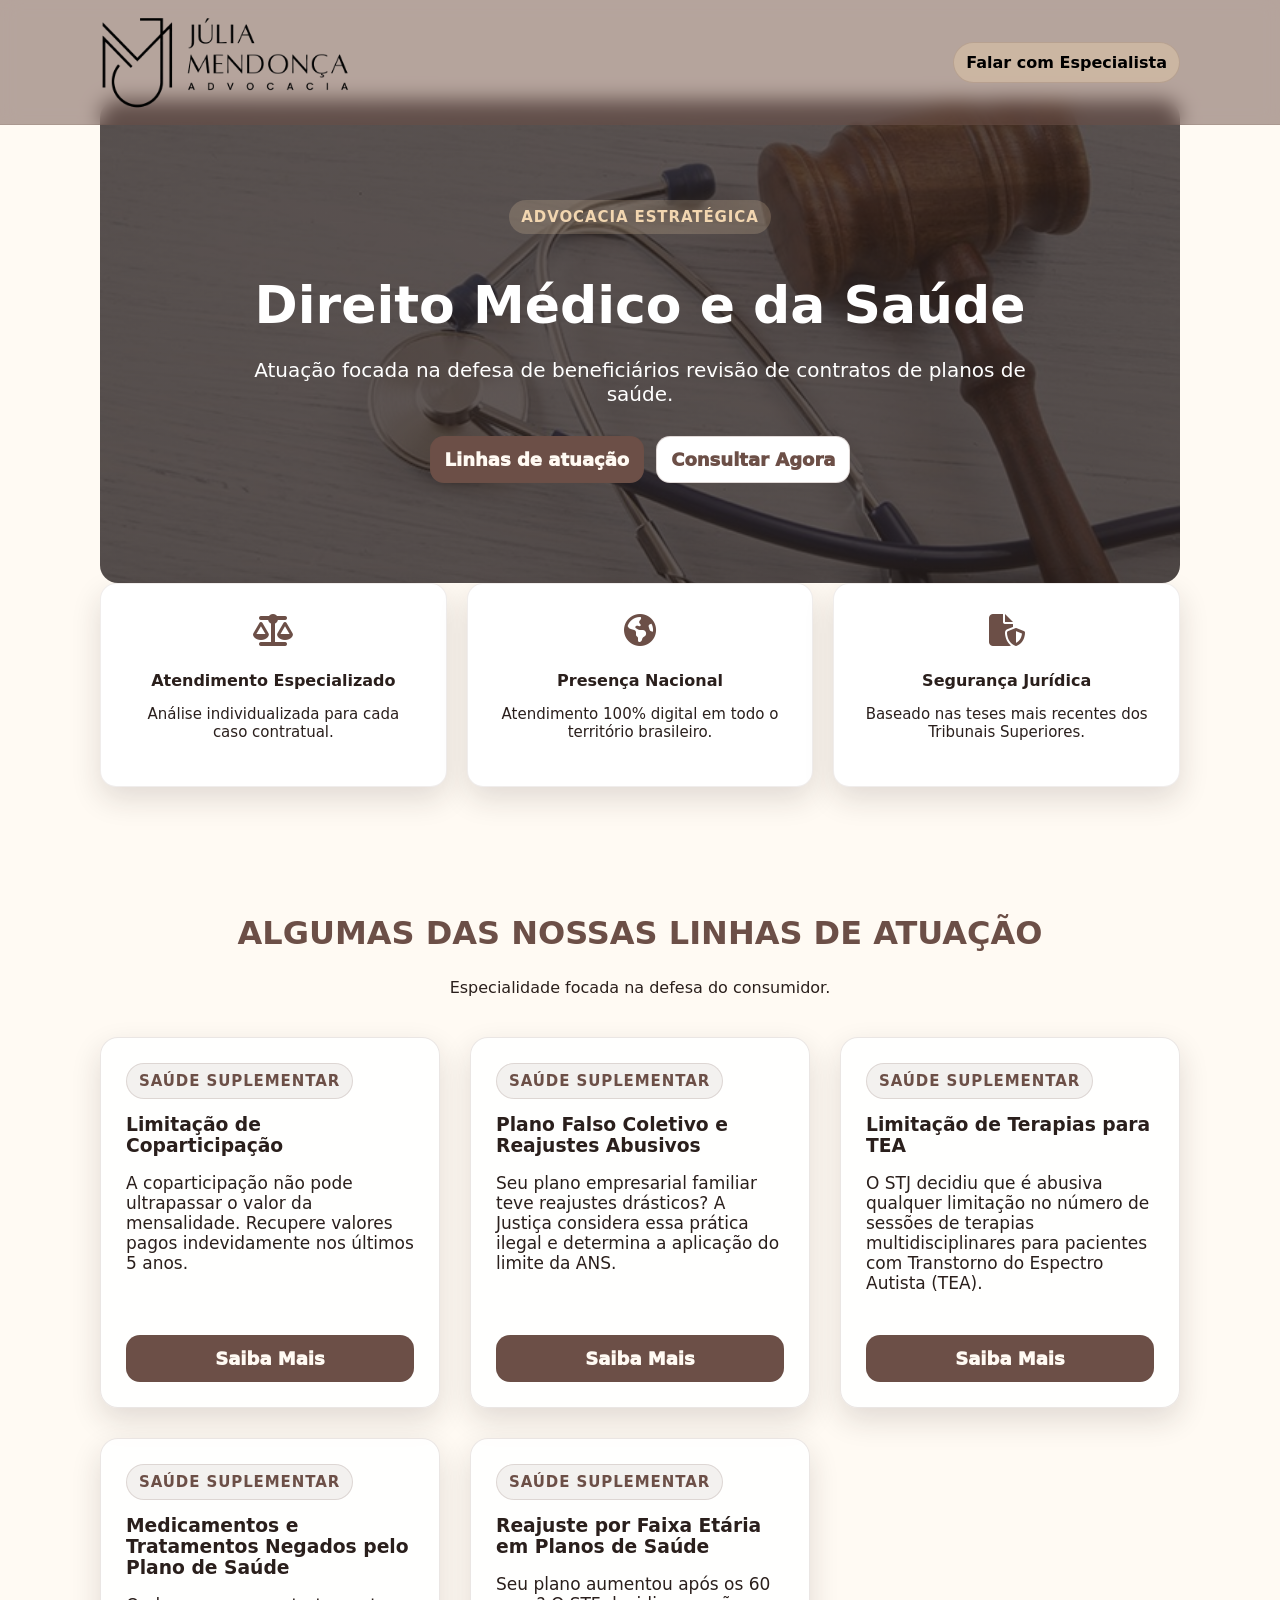
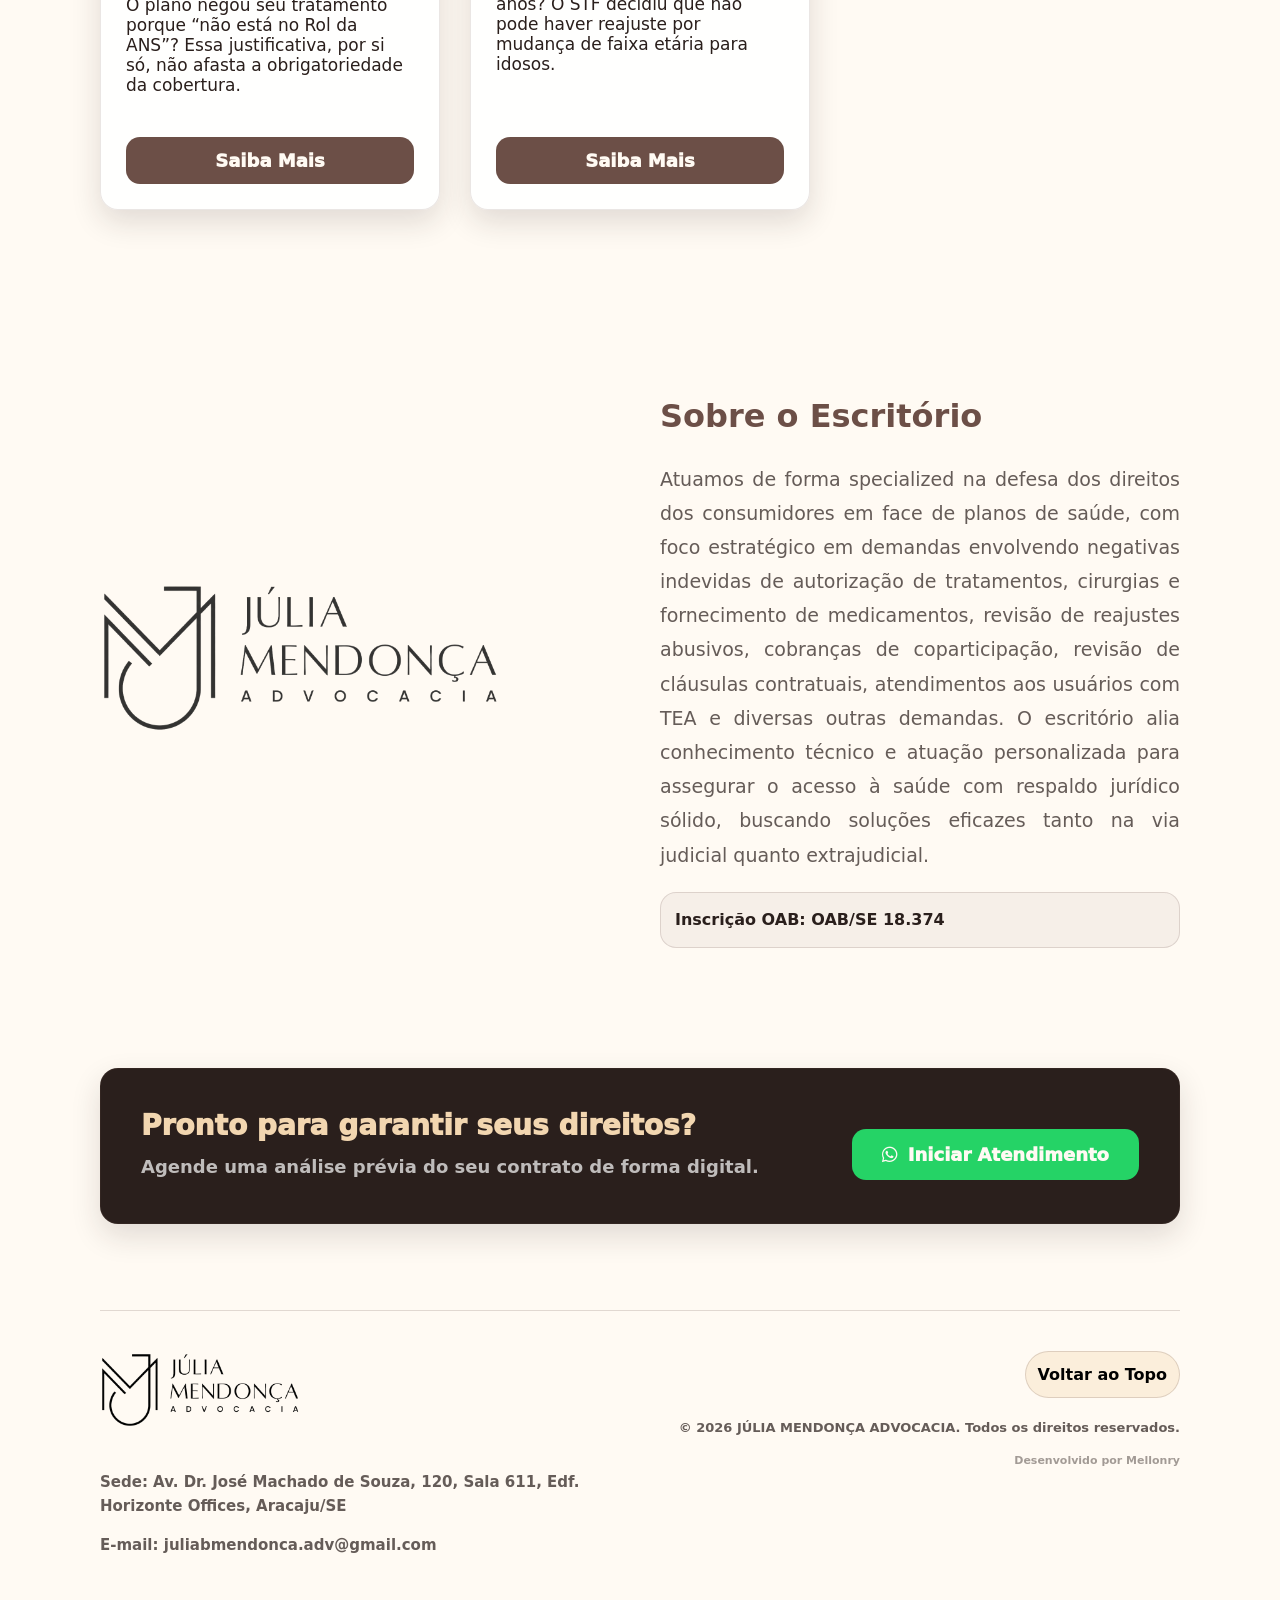
==== commit 80e7751a: "Atualizacoes de maio" ====
--- a/index.html
+++ b/index.html
@@ -205,6 +205,28 @@
                     </div>
                 </div>
 
+                <div class="card tese-card">
+                    <div class="tese-content">
+                        <div class="kicker">Saúde Suplementar</div>
+                        <h3 style="margin: 15px 0;">Medicamentos e Tratamentos Negados pelo Plano de Saúde</h3>
+                        <p style="font-size: 17px;">O plano negou seu tratamento porque “não está no Rol da ANS”? Essa justificativa, por si só, não afasta a obrigatoriedade da cobertura.</p>
+                    </div>
+                    <div style="padding: 0 25px 25px;">
+                        <a href="tese-medicamentos-negados.html" class="btn btn-primary" style="width: 100%;">Saiba Mais</a>
+                    </div>
+                </div>
+
+                <div class="card tese-card">
+                    <div class="tese-content">
+                        <div class="kicker">Saúde Suplementar</div>
+                        <h3 style="margin: 15px 0;">Reajuste por Faixa Etária em Planos de Saúde</h3>
+                        <p style="font-size: 17px;">Seu plano aumentou após os 60 anos? O STF decidiu que não pode haver reajuste por mudança de faixa etária para idosos.</p>
+                    </div>
+                    <div style="padding: 0 25px 25px;">
+                        <a href="tese-faixa-etaria.html" class="btn btn-primary" style="width: 100%;">Saiba Mais</a>
+                    </div>
+                </div>
+
             </div>
         </section>
 
@@ -215,7 +237,7 @@
             <div>
                 <h2 style="color: var(--coffee); font-size: 32px; font-weight: 900;">Sobre o Escritório</h2>
                 <p style="font-size: 19px; line-height: 1.8; color: var(--muted); text-align: justify;">
-                    Atuamos de forma especializada na defesa dos direitos dos consumidores em face de planos de saúde,
+                    Atuamos de forma specialized na defesa dos direitos dos consumidores em face de planos de saúde,
                     com foco estratégico em demandas envolvendo negativas indevidas de autorização de tratamentos,
                     cirurgias e fornecimento de medicamentos, revisão de reajustes abusivos, cobranças de
                     coparticipação, revisão de cláusulas contratuais, atendimentos aos usuários com TEA e diversas
